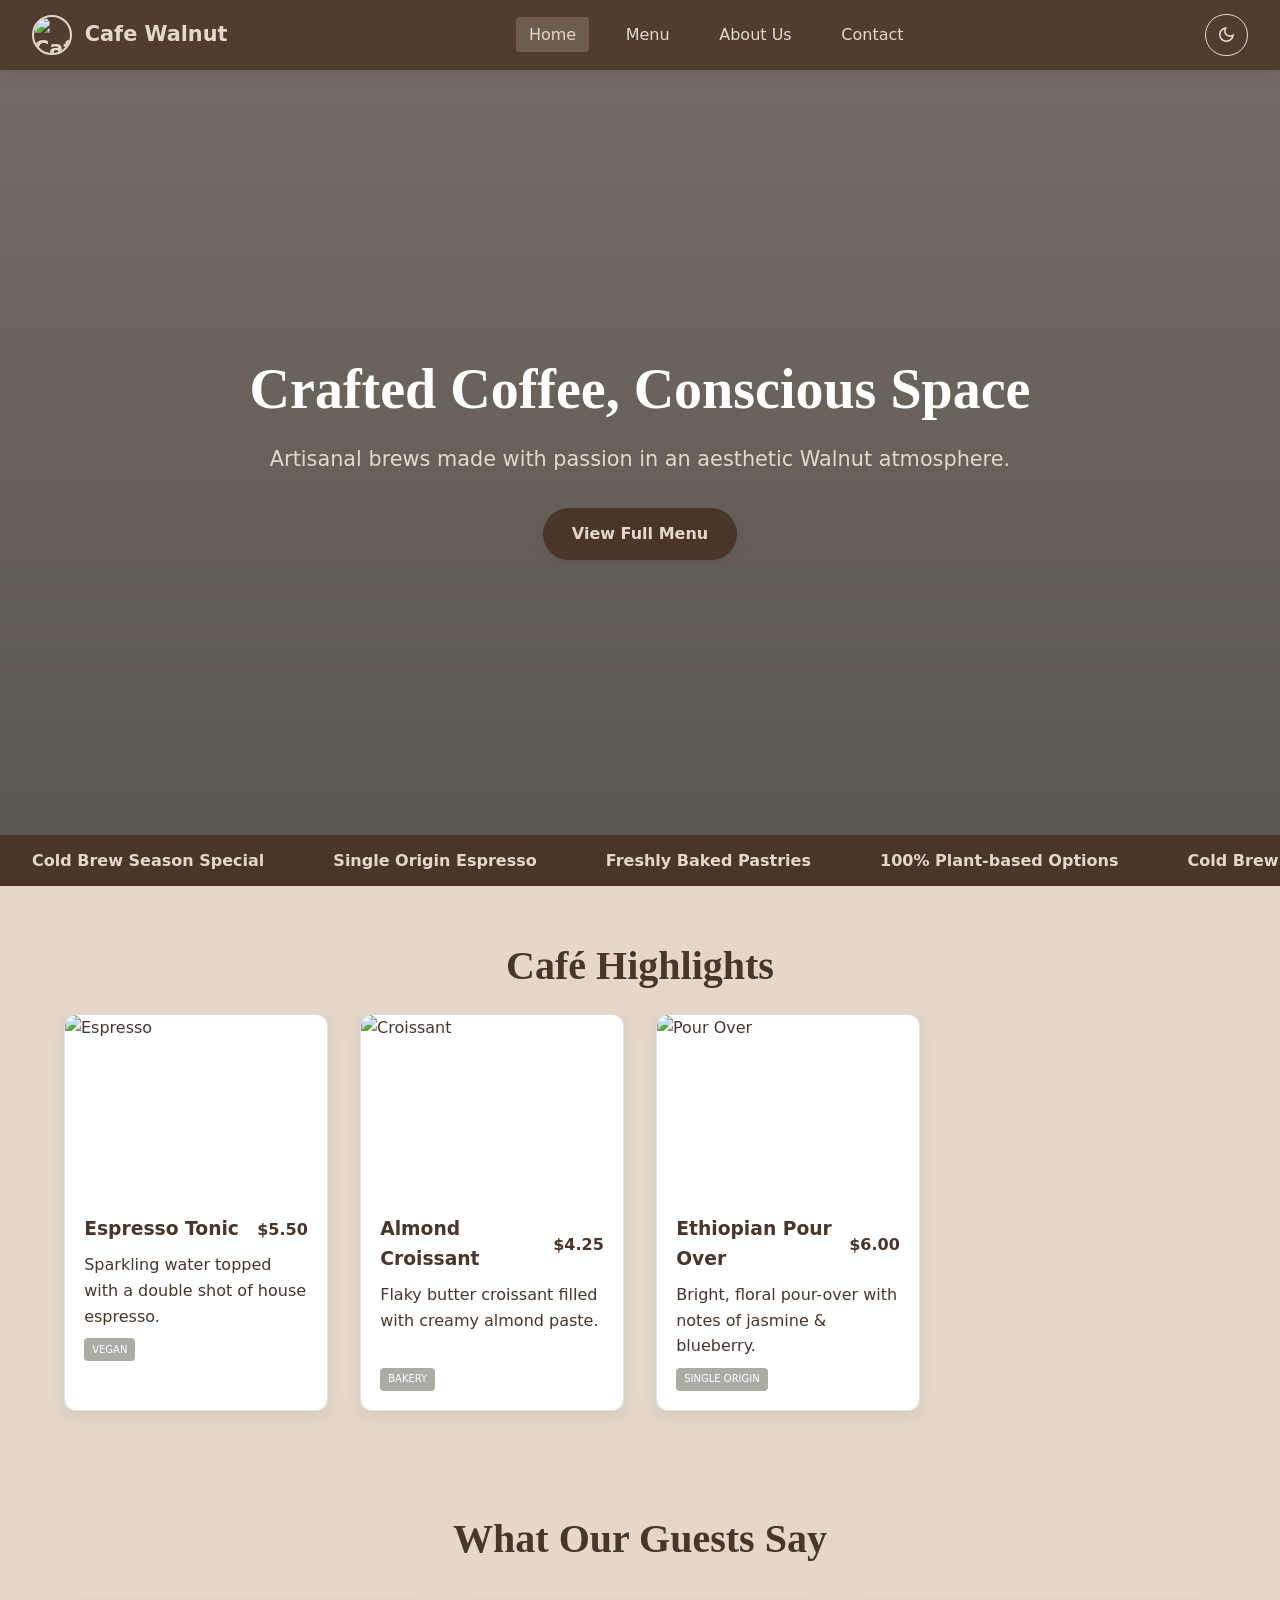
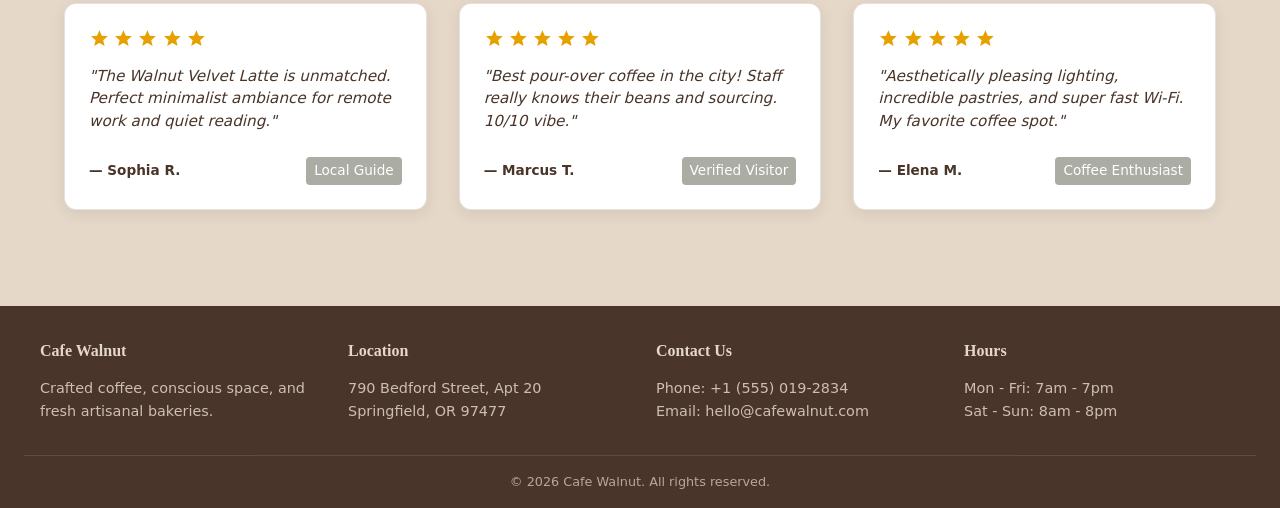
==== index.html @ d19cde52 "Initial Demo Cafe Website" ====
<!DOCTYPE html>
<html lang="en">
<head>
  <meta charset="UTF-8">
  <meta name="viewport" content="width=device-width, initial-scale=1.0">
  <title>Cafe Walnut | Crafted Coffee & Conscious Space</title>
  <link rel="stylesheet" href="https://fonts.googleapis.com/css2?family=Material+Symbols+Outlined:opsz,wght,FILL,GRAD@20..48,100..700,0..1,-50..200" />
  <link rel="stylesheet" href="Cafestyle.css">
</head>
<body>

  <!-- Shared Navigation -->
<header id="main-nav" class="nav-horizontal">
  <div class="logo">
    <img src="https://encrypted-tbn0.gstatic.com/images?q=tbn:ANd9GcTg0e8I07YA5MNfidxHbMSgWoZig3Ply1Amzgwx71Gy_jfTvONhE9v2hQAc&s=10" alt="Cafe Walnut Logo" class="logo-img">
    <span>Cafe Walnut</span>
  </div>
  <ul class="nav-links">
    <!-- Apply class="active" ONLY on the current page link -->
    <li><a href="index.html" class="active">Home</a></li>
    <li><a href="menu.html">Menu</a></li>
    <li><a href="about.html">About Us</a></li>
    <li><a href="contact.html">Contact</a></li>
  </ul>
  <div class="nav-controls">
      <button id="theme-toggle" class="btn-toggle">
      <span class="material-symbols-outlined" id="theme-icon">dark_mode</span>
      <span id="theme-text"></span>
    </button>
      <!-- <button id="nav-orient-toggle" class="btn-toggle">Side Dock</button> -->
    </div>
  </header>

  <!-- Hero Section -->
  <section class="hero">
    <div class="hero-content">
      <h1>Crafted Coffee, Conscious Space</h1>
      <p>Artisanal brews made with passion in an aesthetic Walnut atmosphere.</p>
      <a href="menu.html" class="btn-primary">View Full Menu</a>
    </div>
  </section>

  <!-- Photo / Menu Marquee Carousel -->
  <div class="marquee-container">
    <div class="marquee-content">
      <span>Cold Brew Season Special</span>
      <span>Single Origin Espresso</span>
      <span>Freshly Baked Pastries</span>
      <span>100% Plant-based Options</span>
      <span>Cold Brew Season Special</span>
      <span>Single Origin Espresso</span>
      <span>Freshly Baked Pastries</span>
      <span>100% Plant-based Options</span>
    </div>
  </div>

  <!-- Featured Highlights -->
  <section class="container">
    <h2 class="page-title">Café Highlights</h2>
    <div class="menu-grid">
      
      <div class="card">
        <div class="card-img-wrapper skeleton">
          <img src="https://images.unsplash.com/photo-1514432324607-a09d9b4aefdd?auto=format&fit=crop&w=600&q=80" alt="Espresso">
        </div>
        <div class="card-body">
          <div class="card-header">
            <h3>Espresso Tonic</h3>
            <span class="price">$5.50</span>
          </div>
          <p class="skeleton-text">Sparkling water topped with a double shot of house espresso.</p>
          <div class="tags"><span class="tag">Vegan</span></div>
        </div>
      </div>

      <div class="card">
        <div class="card-img-wrapper skeleton">
          <img src="https://images.unsplash.com/photo-1555507036-ab1f4038808a?auto=format&fit=crop&w=600&q=80" alt="Croissant">
        </div>
        <div class="card-body">
          <div class="card-header">
            <h3>Almond Croissant</h3>
            <span class="price">$4.25</span>
          </div>
          <p class="skeleton-text">Flaky butter croissant filled with creamy almond paste.</p>
          <div class="tags"><span class="tag">Bakery</span></div>
        </div>
      </div>

      <div class="card">
        <div class="card-img-wrapper skeleton">
          <img src="https://images.unsplash.com/photo-1517701604599-bb29b565090c?auto=format&fit=crop&w=600&q=80" alt="Pour Over">
        </div>
        <div class="card-body">
          <div class="card-header">
            <h3>Ethiopian Pour Over</h3>
            <span class="price">$6.00</span>
          </div>
          <p class="skeleton-text">Bright, floral pour-over with notes of jasmine & blueberry.</p>
          <div class="tags"><span class="tag">Single Origin</span></div>
        </div>
      </div>

    </div>
  </section>
  <section class="container reviews-section">
  <h2 class="page-title">What Our Guests Say</h2>
  
  <div class="reviews-grid">
    <div class="review-card">
      <div class="stars">
        <span class="material-symbols-outlined filled">star</span>
        <span class="material-symbols-outlined filled">star</span>
        <span class="material-symbols-outlined filled">star</span>
        <span class="material-symbols-outlined filled">star</span>
        <span class="material-symbols-outlined filled">star</span>
      </div>
      <p>"The Walnut Velvet Latte is unmatched. Perfect minimalist ambiance for remote work and quiet reading."</p>
      <div class="reviewer-info">
        <strong>— Sophia R.</strong>
        <span class="reviewer-tag">Local Guide</span>
      </div>
    </div>

    <div class="review-card">
      <div class="stars">
        <span class="material-symbols-outlined filled">star</span>
        <span class="material-symbols-outlined filled">star</span>
        <span class="material-symbols-outlined filled">star</span>
        <span class="material-symbols-outlined filled">star</span>
        <span class="material-symbols-outlined filled">star</span>
      </div>
      <p>"Best pour-over coffee in the city! Staff really knows their beans and sourcing. 10/10 vibe."</p>
      <div class="reviewer-info">
        <strong>— Marcus T.</strong>
        <span class="reviewer-tag">Verified Visitor</span>
      </div>
    </div>

    <div class="review-card">
      <div class="stars">
        <span class="material-symbols-outlined filled">star</span>
        <span class="material-symbols-outlined filled">star</span>
        <span class="material-symbols-outlined filled">star</span>
        <span class="material-symbols-outlined filled">star</span>
        <span class="material-symbols-outlined filled">star</span>
      </div>
      <p>"Aesthetically pleasing lighting, incredible pastries, and super fast Wi-Fi. My favorite coffee spot."</p>
      <div class="reviewer-info">
        <strong>— Elena M.</strong>
        <span class="reviewer-tag">Coffee Enthusiast</span>
      </div>
    </div>
  </div>
</section>
<footer class="main-footer">
  <div class="footer-container">
    <div class="footer-col">
      <h4>Cafe Walnut</h4>
      <p>Crafted coffee, conscious space, and fresh artisanal bakeries.</p>
    </div>
    <div class="footer-col">
      <h4>Location</h4>
      <p>790 Bedford Street, Apt 20</p>
      <p>Springfield, OR 97477</p>
    </div>
    <div class="footer-col">
      <h4>Contact Us</h4>
      <p>Phone: +1 (555) 019-2834</p>
      <p>Email: hello@cafewalnut.com</p>
    </div>
    <div class="footer-col">
      <h4>Hours</h4>
      <p>Mon - Fri: 7am - 7pm</p>
      <p>Sat - Sun: 8am - 8pm</p>
    </div>
  </div>
  <div class="footer-bottom">
    <p>&copy; 2026 Cafe Walnut. All rights reserved.</p>
  </div>
</footer>
  <script src="cafeScript.js"></script>
</body>
</html>
---- Cafestyle.css ----
:root {
  --walnut: #493529;
  --bone: #e5d8c8;
  --bud: #abada4;
  --oslo-gray: #869294;

  /* Theme */
  --bg-main: var(--bone);
  --text-main: var(--walnut);
  --card-bg: #ffffff;
  --nav-bg: rgba(73, 53, 41, 0.95);
  --nav-text: var(--bone);
  --accent: var(--walnut);
  --badge-bg: var(--bud);
  --badge-text: #ffffff;
  --border-color: rgba(73, 53, 41, 0.15);
  --shadow: 0 4px 15px rgba(0,0,0,0.08);
}

:root[data-theme="dark"],
body[data-theme="dark"] {
  --bg-main: #2b2018;
  --text-main: var(--bone);
  --card-bg: #382920;
  --nav-bg: rgba(43, 32, 24, 0.95);
  --nav-text: var(--bone);
  --accent: var(--bud);
  --badge-bg: var(--oslo-gray);
  --badge-text: #ffffff;
  --border-color: rgba(229, 216, 200, 0.15);
  --shadow: 0 4px 15px rgba(0,0,0,0.3);
}

* {
  box-sizing: border-box;
  margin: 0;
  padding: 0;
  transition: background-color 0.3s ease, color 0.3s ease;
}

body {
  font-family: 'Segoe UI', system-ui, -apple-system, sans-serif;
  background-color: var(--bg-main);
  color: var(--text-main);
  line-height: 1.6;
  padding-top: 70px; 
}
main {
  flex: 1; 
}

a {
  text-decoration: none;
  color: inherit;
}

#main-nav {
  position: fixed;
  z-index: 1000;
  background-color: var(--nav-bg);
  color: var(--nav-text);
  backdrop-filter: blur(10px);
  box-shadow: var(--shadow);
  display: flex;
  align-items: center;
  justify-content: space-between;
  padding: 1rem 2rem;
  transition: all 0.4s ease;
}

#main-nav.nav-horizontal {
  top: 0;
  left: 0;
  right: 0;
  height: 70px;
  flex-direction: row;
}

.logo {
  display: flex;
  align-items: center;
  gap: 0.8rem;
  font-size: 1.3rem;
  font-weight: 700;
}

.logo-img {
  width: 40px;
  height: 40px;
  border-radius: 50%;
  object-fit: cover;
  border: 2px solid var(--bone);
}

.nav-links {
  display: flex;
  gap: 1.5rem;
  list-style: none;
}

.nav-links a {
  font-weight: 500;
  padding: 0.5rem 0.8rem;
  border-radius: 4px;
}

.nav-links a:hover,
.nav-links a.active {
  background-color: rgba(229, 216, 200, 0.2);
}

.nav-controls {
  display: flex;
  gap: 0.5rem;
}

.btn-toggle {
  background: transparent;
  border: 1px solid var(--bone);
  color: var(--bone);
  padding: 10px;
  border-radius: 100px;
  cursor: pointer;
  font-size: 0.85rem;
  display: flex;
  align-items: center;
  justify-content: center;
}

.btn-toggle:hover {
  background-color: var(--bone);
  color: var(--walnut);
}

.btn-primary {
  display: inline-block;
  background-color: var(--walnut);
  color: var(--bone);
  padding: 0.8rem 1.8rem;
  border-radius: 30px;
  font-weight: 600;
  border: none;
  cursor: pointer;
  box-shadow: var(--shadow);
}

.btn-primary:hover {
  opacity: 0.9;
  transform: translateY(-2px);
}

.hero {
  height: 85vh;
  background: linear-gradient(rgba(0,0,0,0.5), rgba(0,0,0,0.6)), 
              url('https://images.unsplash.com/photo-1501339847302-ac426a4a7cbb?auto=format&fit=crop&w=1600&q=80') center/cover no-repeat;
  display: flex;
  align-items: center;
  justify-content: center;
  text-align: center;
  color: #ffffff;
  padding: 0 1rem;
}

.hero-content h1 {
  font-size: 3.5rem;
  font-family: serif;
  margin-bottom: 0.5rem;
}

.hero-content p {
  font-size: 1.3rem;
  margin-bottom: 2rem;
  color: var(--bone);
}

.marquee-container {
  overflow: hidden;
  background-color: var(--walnut);
  color: var(--bone);
  padding: 0.8rem 0;
  white-space: nowrap;
}

.marquee-content {
  display: inline-block;
  animation: marquee 20s linear infinite;
}

.marquee-content span {
  display: inline-block;
  padding: 0 2rem;
  font-weight: 600;
}

@keyframes marquee {
  0% { transform: translateX(0); }
  100% { transform: translateX(-50%); }
}

.container {
  max-width: 1200px;
  margin: 0 auto;
  padding: 3rem 1.5rem;
}

.page-title {
  text-align: center;
  font-size: 2.5rem;
  margin-bottom: 1rem;
  font-family: serif;
}

/* Contact Details & Social Buttons */
.contact-detail {
  display: flex;
  align-items: center;
  gap: 0.8rem;
  margin-bottom: 0.8rem;
}

.social-links {
  display: flex;
  gap: 0.8rem;
  flex-wrap: wrap;
  margin-top: 1rem;
}

.social-btn {
  display: inline-flex;
  align-items: center;
  gap: 0.5rem;
  padding: 0.5rem 1rem;
  border-radius: 20px;
  background-color: var(--card-bg);
  border: 1px solid var(--border-color);
  color: var(--text-main);
  font-size: 0.9rem;
  font-weight: 500;
  transition: all 0.3s ease;
}

.social-btn:hover {
  background-color: var(--accent);
  color: #ffffff;
  transform: translateY(-2px);
}

/* Reviews Grid */
.reviews-grid {
  display: grid;
  grid-template-columns: repeat(auto-fit, minmax(280px, 1fr));
  gap: 2rem;
  margin-top: 2rem;
}

.review-card {
  background-color: var(--card-bg);
  border-radius: 12px;
  padding: 1.5rem;
  border: 1px solid var(--border-color);
  box-shadow: var(--shadow);
  display: flex;
  flex-direction: column;
  justify-content: space-between;
}

.stars {
  display: flex;
  gap: 0.2rem;
  color: #e6a100; /* Gold Star Color */
  margin-bottom: 1rem;
}

.stars .material-symbols-outlined {
  font-variation-settings: 'FILL' 1; /* Always fill review stars */
}

.review-card p {
  font-style: italic;
  margin-bottom: 1.5rem;
  font-size: 0.95rem;
  line-height: 1.5;
}

.reviewer-info {
  display: flex;
  justify-content: space-between;
  align-items: center;
  font-size: 0.85rem;
}

.reviewer-tag {
  background-color: var(--badge-bg);
  color: var(--badge-text);
  padding: 0.2rem 0.5rem;
  border-radius: 4px;
}
.menu-categories {
  display: flex;
  justify-content: center;
  gap: 1rem;
  margin-bottom: 2.5rem;
  flex-wrap: wrap;
}

.cat-btn {
  background: var(--card-bg);
  color: var(--text-main);
  border: 1px solid var(--border-color);
  padding: 0.5rem 1.2rem;
  border-radius: 20px;
  cursor: pointer;
  font-weight: 600;
}

.cat-btn.active, .cat-btn:hover {
  background-color: var(--accent);
  color: #ffffff;
}

.menu-grid {
  display: grid;
  grid-template-columns: repeat(auto-fill, minmax(260px, 1fr));
  gap: 2rem;
}
.card {
  background-color: var(--card-bg);
  border-radius: 12px;
  overflow: hidden;
  box-shadow: var(--shadow);
  border: 1px solid var(--border-color);
}

.card-img-wrapper {
  height: 180px;
  width: 100%;
  overflow: hidden;
  position: relative;
}

.card-img-wrapper img {
  width: 100%;
  height: 100%;
  object-fit: cover;
}

.card-body {
  padding: 1.2rem;
}

.card-header {
  display: flex;
  justify-content: space-between;
  align-items: center;
  margin-bottom: 0.5rem;
}

.price {
  font-weight: 700;
  color: var(--accent);
}

.tags {
  display: flex;
  flex: 0%;
  gap: 0.4rem;
  margin-top: 70px;
}

.tag {
  background-color: var(--badge-bg);
  color: var(--badge-text);
  font-size: 10px;
  padding: 0.2rem 0.5rem;
  border-radius: 4px;
  text-transform: uppercase;
}

.skeleton {
  background: linear-gradient(90deg, var(--border-color) 25%, rgba(0,0,0,0.05) 50%, var(--border-color) 75%);
  background-size: 200% 100%;
  animation: loading 1.5s infinite;
  color: transparent !important;
}

.skeleton-text {
  height: 1rem;
  margin-bottom: 0.5rem;
  border-radius: 4px;
}

@keyframes loading {
  0% { background-position: 200% 0; }
  100% { background-position: -200% 0; }
}

.about-section, .contact-section {
  display: grid;
  grid-template-columns: 1fr 1fr;
  gap: 3rem;
  align-items: center;
}

.about-img img, .contact-map iframe {
  width: 100%;
  border-radius: 12px;
  box-shadow: var(--shadow);
}

.main-footer {
  background-color: var(--walnut);
  color: var(--bone);
  padding: 2rem 1.5rem 1rem;
  margin-top: 3rem;
}

.footer-container {
  max-width: 1200px;
  margin: 0 auto;
  display: grid;
  grid-template-columns: repeat(auto-fit, minmax(220px, 1fr));
  gap: 2rem;
}

.footer-col h4 {
  margin-bottom: 0.8rem;
  font-family: serif;
}

.footer-col p, .footer-col a {
  font-size: 0.9rem;
  opacity: 0.85;
}

.footer-bottom {
  text-align: center;
  border-top: 1px solid rgba(229, 216, 200, 0.2);
  margin-top: 2rem;
  padding-top: 1rem;
  font-size: 0.8rem;
  opacity: 0.7;
}

.material-symbols-outlined {
  font-size: 1.3rem;
}

@media (max-width: 768px) {
  body.has-vertical-nav {
    padding-left: 0;
  }
  #main-nav.nav-vertical {
    width: 100%;
    height: auto;
    position: relative;
  }
  .about-section, .contact-section {
    grid-template-columns: 1fr;
  }
  .hero-content h1 {
    font-size: 2.5rem;
  }
}
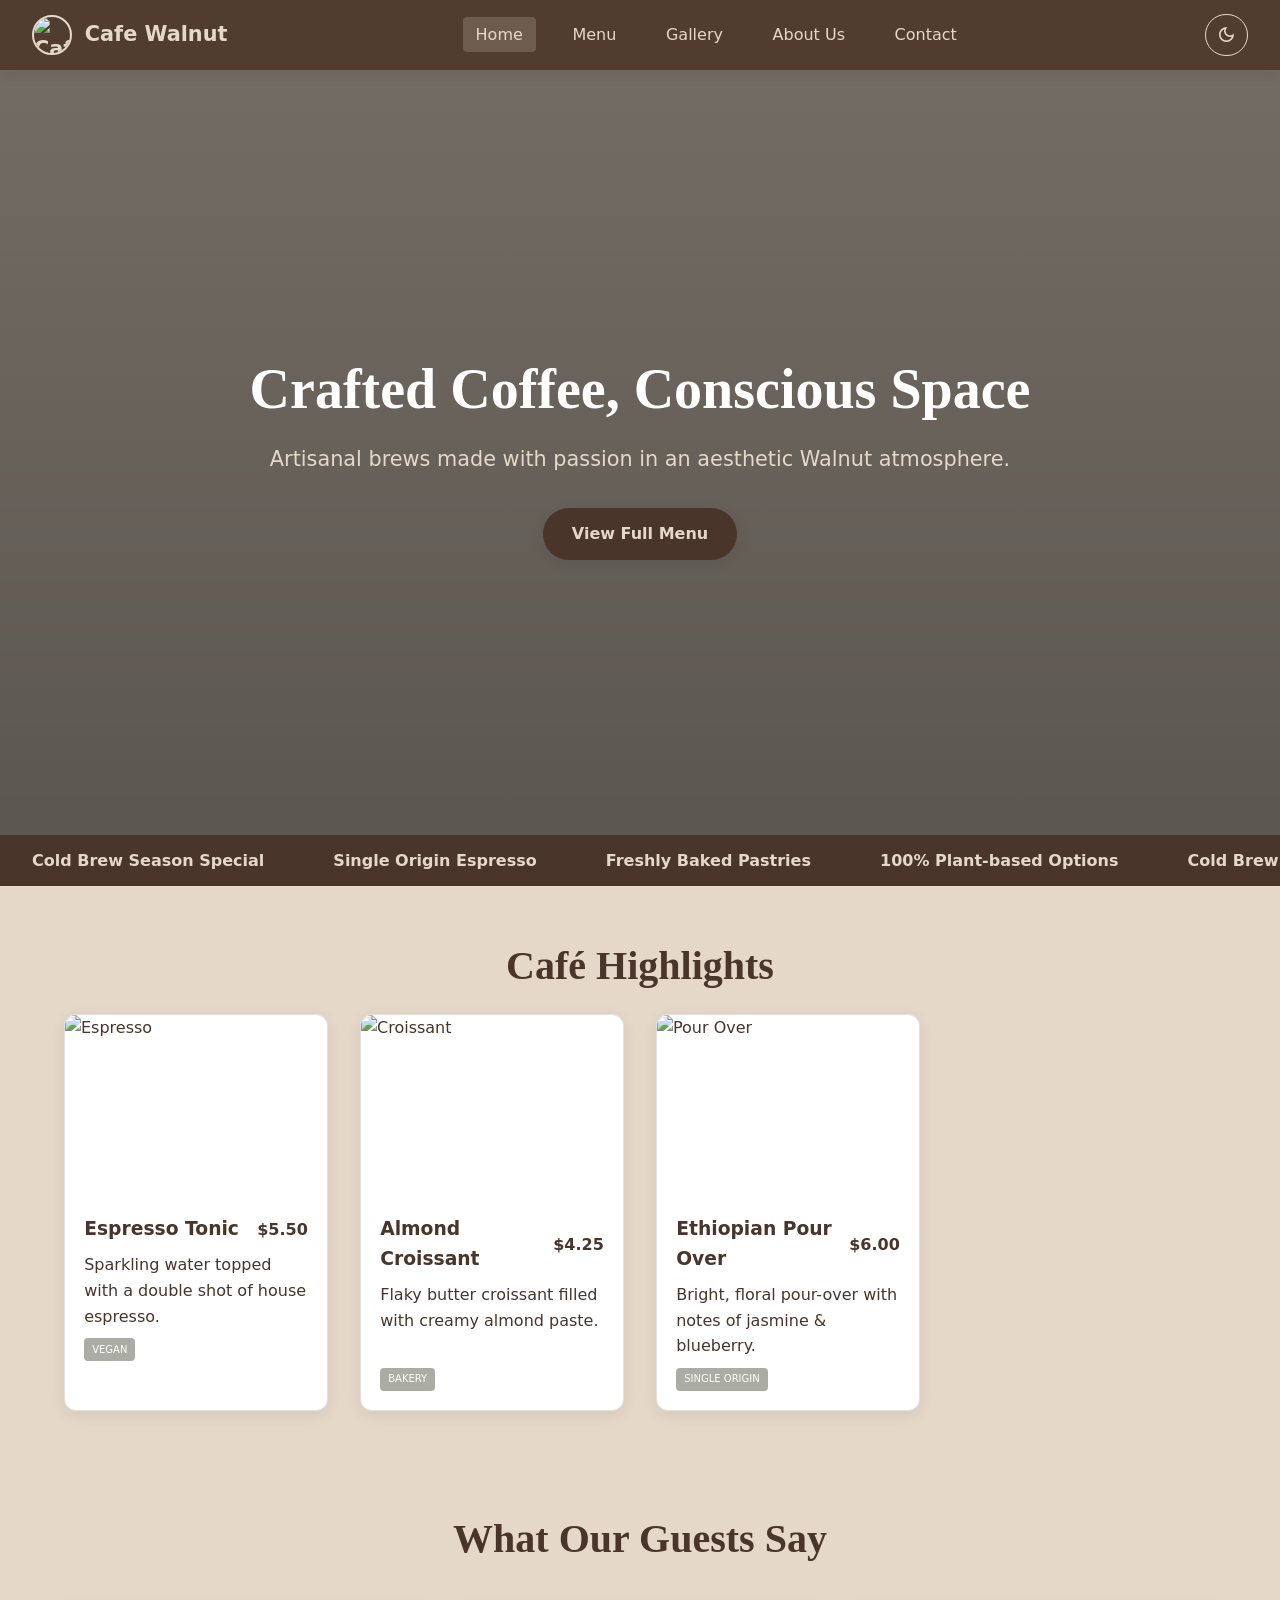
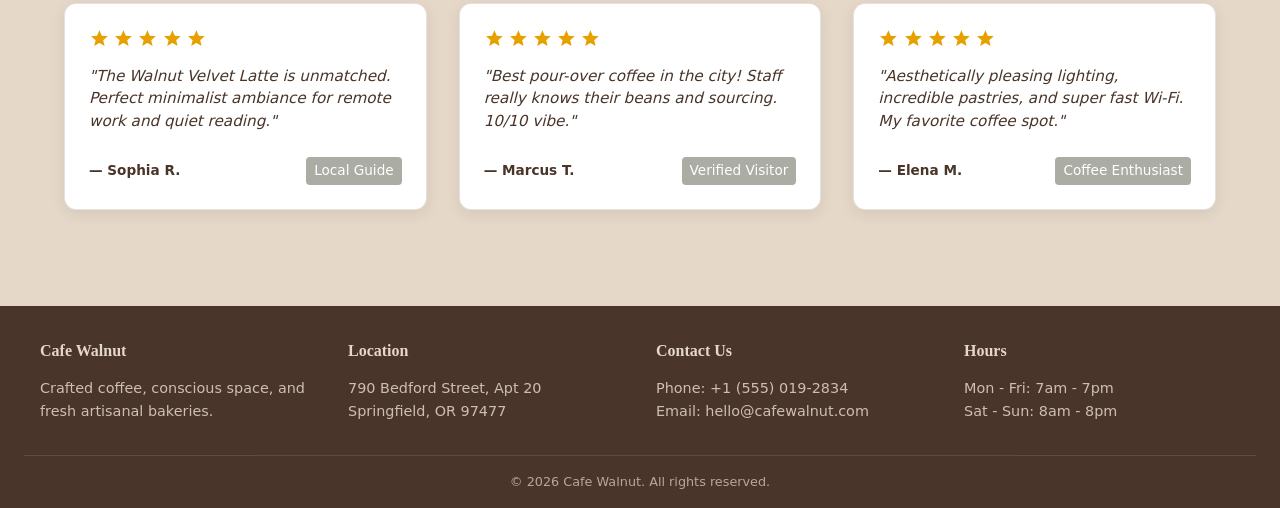
==== commit ca636e36: "Added Cafe Gallery Page" ====
--- a/index.html
+++ b/index.html
@@ -19,6 +19,7 @@
     <!-- Apply class="active" ONLY on the current page link -->
     <li><a href="index.html" class="active">Home</a></li>
     <li><a href="menu.html">Menu</a></li>
+    <li><a href="gallery.html">Gallery</a></li>
     <li><a href="about.html">About Us</a></li>
     <li><a href="contact.html">Contact</a></li>
   </ul>
--- a/Cafestyle.css
+++ b/Cafestyle.css
@@ -376,6 +376,69 @@
   text-transform: uppercase;
 }
 
+.page-subtitle {
+  text-align: center;
+  font-size: 1.1rem;
+  opacity: 0.8;
+  margin-top: -0.5rem;
+  margin-bottom: 2rem;
+}
+
+.space-gallery {
+  display: grid;
+  grid-template-columns: repeat(auto-fill, minmax(320px, 1fr));
+  gap: 1.8rem;
+  align-items: stretch;
+}
+
+.gallery-item {
+  position: relative;
+  height: 300px;
+  border-radius: 12px;
+  overflow: hidden;
+  box-shadow: var(--shadow);
+  border: 1px solid var(--border-color);
+  background-color: var(--card-bg);
+}
+
+.gallery-item img {
+  width: 100%;
+  height: 100%;
+  object-fit: cover;
+  display: block;
+  transition: transform 0.5s ease;
+}
+
+.gallery-item:hover img {
+  transform: scale(1.08);
+}
+
+/* Subtle Dark Gradient Overlay on Hover */
+.gallery-overlay {
+  position: absolute;
+  inset: 0;
+  background: linear-gradient(to top, rgba(43, 32, 24, 0.9) 10%, rgba(0, 0, 0, 0.2) 60%, transparent);
+  color: #ffffff;
+  display: flex;
+  flex-direction: column;
+  justify-content: flex-end;
+  padding: 1.5rem;
+  opacity: 0.9;
+  transition: opacity 0.3s ease;
+}
+
+.gallery-overlay h3 {
+  font-size: 1.25rem;
+  margin-bottom: 0.3rem;
+  font-family: serif;
+  color: var(--bone);
+}
+
+.gallery-overlay p {
+  font-size: 0.85rem;
+  line-height: 1.4;
+  opacity: 0.9;
+}
 .skeleton {
   background: linear-gradient(90deg, var(--border-color) 25%, rgba(0,0,0,0.05) 50%, var(--border-color) 75%);
   background-size: 200% 100%;
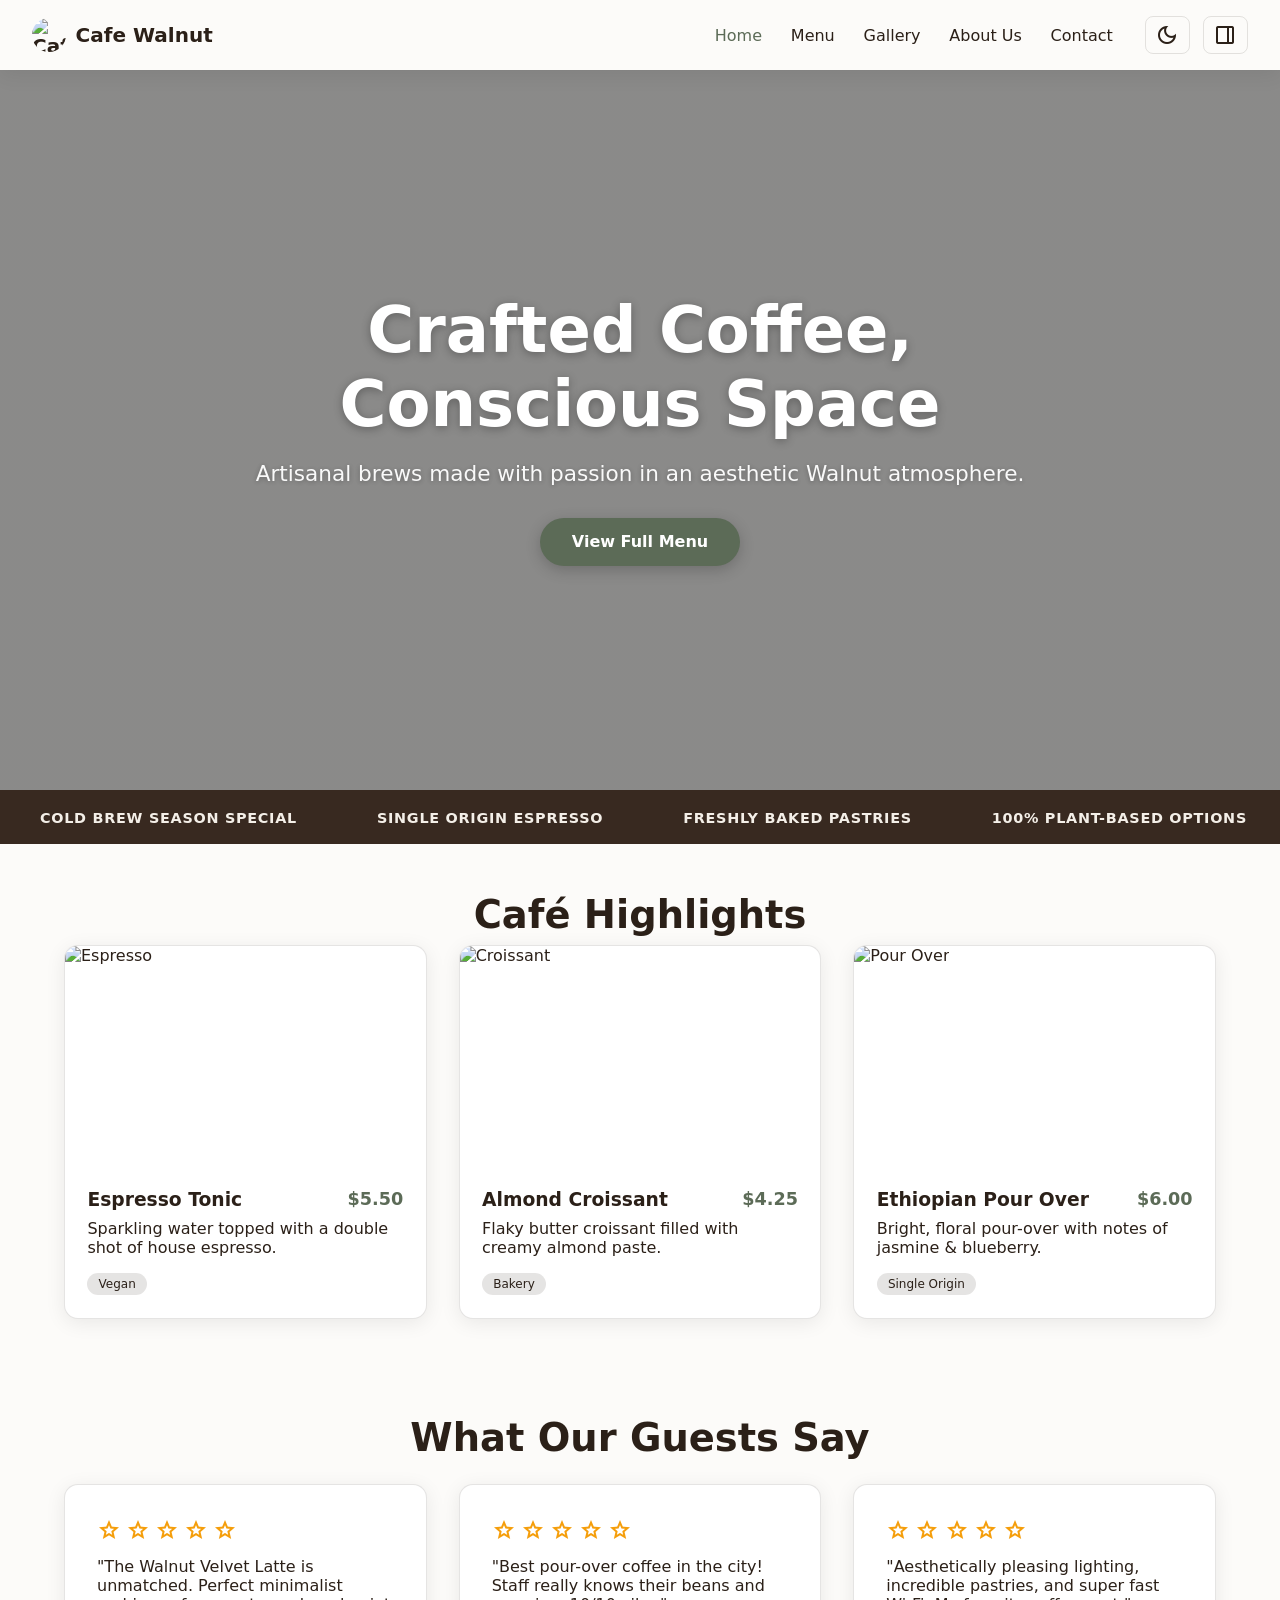
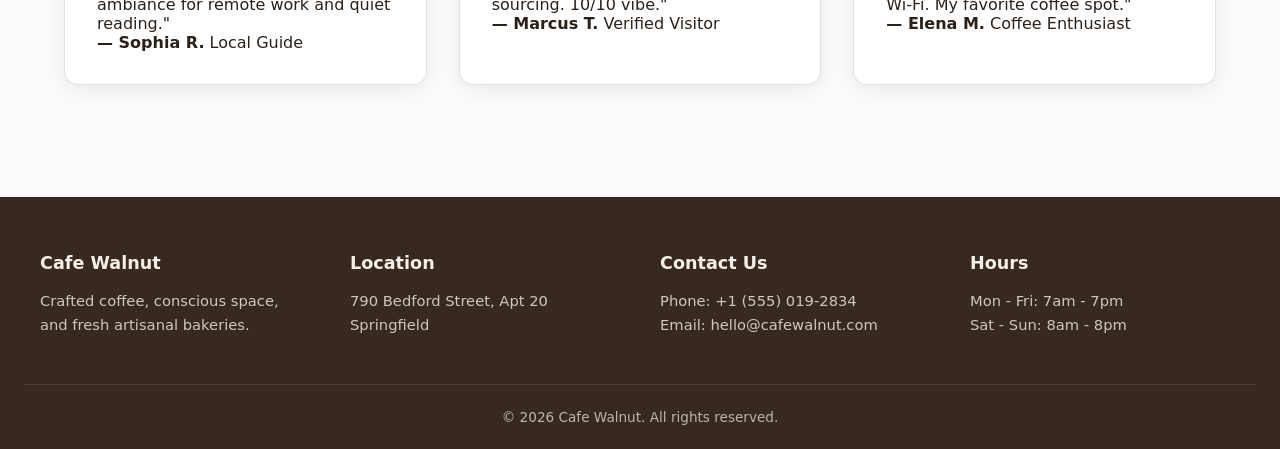
==== commit 13ec796d: "Made layout mobile-responsive accross HTML,CSS & JS files." ====
--- a/index.html
+++ b/index.html
@@ -4,182 +4,196 @@
   <meta charset="UTF-8">
   <meta name="viewport" content="width=device-width, initial-scale=1.0">
   <title>Cafe Walnut | Crafted Coffee & Conscious Space</title>
+  <script>
+    (function() {
+      const savedTheme = localStorage.getItem('cafe-theme') || 'light';
+      document.documentElement.setAttribute('data-theme', savedTheme);
+    })();
+  </script>
   <link rel="stylesheet" href="https://fonts.googleapis.com/css2?family=Material+Symbols+Outlined:opsz,wght,FILL,GRAD@20..48,100..700,0..1,-50..200" />
   <link rel="stylesheet" href="Cafestyle.css">
 </head>
 <body>
 
   <!-- Shared Navigation -->
-<header id="main-nav" class="nav-horizontal">
-  <div class="logo">
-    <img src="https://encrypted-tbn0.gstatic.com/images?q=tbn:ANd9GcTg0e8I07YA5MNfidxHbMSgWoZig3Ply1Amzgwx71Gy_jfTvONhE9v2hQAc&s=10" alt="Cafe Walnut Logo" class="logo-img">
-    <span>Cafe Walnut</span>
-  </div>
-  <ul class="nav-links">
-    <!-- Apply class="active" ONLY on the current page link -->
-    <li><a href="index.html" class="active">Home</a></li>
-    <li><a href="menu.html">Menu</a></li>
-    <li><a href="gallery.html">Gallery</a></li>
-    <li><a href="about.html">About Us</a></li>
-    <li><a href="contact.html">Contact</a></li>
-  </ul>
-  <div class="nav-controls">
-      <button id="theme-toggle" class="btn-toggle">
-      <span class="material-symbols-outlined" id="theme-icon">dark_mode</span>
-      <span id="theme-text"></span>
+  <header id="main-nav" class="nav-horizontal">
+    <div class="logo">
+      <img src="https://encrypted-tbn0.gstatic.com/images?q=tbn:ANd9GcTg0e8I07YA5MNfidxHbMSgWoZig3Ply1Amzgwx71Gy_jfTvONhE9v2hQAc&s=10" alt="Cafe Walnut Logo" class="logo-img">
+      <span>Cafe Walnut</span>
+    </div>
+    <button id="menu-toggle" class="btn-toggle mobile-only" aria-label="Toggle Menu">
+      <span class="material-symbols-outlined" id="menu-icon">menu</span>
     </button>
-      <!-- <button id="nav-orient-toggle" class="btn-toggle">Side Dock</button> -->
+    <div class="nav-menu" id="nav-menu">
+      <ul class="nav-links">
+        <li><a href="index.html" class="active">Home</a></li>
+        <li><a href="menu.html">Menu</a></li>
+        <li><a href="gallery.html">Gallery</a></li>
+        <li><a href="about.html">About Us</a></li>
+        <li><a href="contact.html">Contact</a></li>
+      </ul>
+      <div class="nav-controls">
+        <button id="theme-toggle" class="btn-toggle" title="Toggle Dark Mode">
+          <span class="material-symbols-outlined" id="theme-icon">dark_mode</span>
+        </button>
+        <button id="nav-orient-toggle" class="btn-toggle desktop-only" title="Toggle Side Dock">
+          <span class="material-symbols-outlined">dock_to_left</span>
+        </button>
+      </div>
     </div>
   </header>
 
-  <!-- Hero Section -->
-  <section class="hero">
-    <div class="hero-content">
-      <h1>Crafted Coffee, Conscious Space</h1>
-      <p>Artisanal brews made with passion in an aesthetic Walnut atmosphere.</p>
-      <a href="menu.html" class="btn-primary">View Full Menu</a>
-    </div>
-  </section>
+  <main>
+    <!-- Hero Section -->
+    <section class="hero">
+      <div class="hero-content">
+        <h1>Crafted Coffee, Conscious Space</h1>
+        <p>Artisanal brews made with passion in an aesthetic Walnut atmosphere.</p>
+        <a href="menu.html" class="btn-primary">View Full Menu</a>
+      </div>
+    </section>
 
-  <!-- Photo / Menu Marquee Carousel -->
-  <div class="marquee-container">
-    <div class="marquee-content">
-      <span>Cold Brew Season Special</span>
-      <span>Single Origin Espresso</span>
-      <span>Freshly Baked Pastries</span>
-      <span>100% Plant-based Options</span>
-      <span>Cold Brew Season Special</span>
-      <span>Single Origin Espresso</span>
-      <span>Freshly Baked Pastries</span>
-      <span>100% Plant-based Options</span>
-    </div>
-  </div>
-
-  <!-- Featured Highlights -->
-  <section class="container">
-    <h2 class="page-title">Café Highlights</h2>
-    <div class="menu-grid">
-      
-      <div class="card">
-        <div class="card-img-wrapper skeleton">
-          <img src="https://images.unsplash.com/photo-1514432324607-a09d9b4aefdd?auto=format&fit=crop&w=600&q=80" alt="Espresso">
-        </div>
-        <div class="card-body">
-          <div class="card-header">
-            <h3>Espresso Tonic</h3>
-            <span class="price">$5.50</span>
-          </div>
-          <p class="skeleton-text">Sparkling water topped with a double shot of house espresso.</p>
-          <div class="tags"><span class="tag">Vegan</span></div>
-        </div>
-      </div>
-
-      <div class="card">
-        <div class="card-img-wrapper skeleton">
-          <img src="https://images.unsplash.com/photo-1555507036-ab1f4038808a?auto=format&fit=crop&w=600&q=80" alt="Croissant">
-        </div>
-        <div class="card-body">
-          <div class="card-header">
-            <h3>Almond Croissant</h3>
-            <span class="price">$4.25</span>
-          </div>
-          <p class="skeleton-text">Flaky butter croissant filled with creamy almond paste.</p>
-          <div class="tags"><span class="tag">Bakery</span></div>
-        </div>
-      </div>
-
-      <div class="card">
-        <div class="card-img-wrapper skeleton">
-          <img src="https://images.unsplash.com/photo-1517701604599-bb29b565090c?auto=format&fit=crop&w=600&q=80" alt="Pour Over">
-        </div>
-        <div class="card-body">
-          <div class="card-header">
-            <h3>Ethiopian Pour Over</h3>
-            <span class="price">$6.00</span>
-          </div>
-          <p class="skeleton-text">Bright, floral pour-over with notes of jasmine & blueberry.</p>
-          <div class="tags"><span class="tag">Single Origin</span></div>
-        </div>
-      </div>
-
-    </div>
-  </section>
-  <section class="container reviews-section">
-  <h2 class="page-title">What Our Guests Say</h2>
-  
-  <div class="reviews-grid">
-    <div class="review-card">
-      <div class="stars">
-        <span class="material-symbols-outlined filled">star</span>
-        <span class="material-symbols-outlined filled">star</span>
-        <span class="material-symbols-outlined filled">star</span>
-        <span class="material-symbols-outlined filled">star</span>
-        <span class="material-symbols-outlined filled">star</span>
-      </div>
-      <p>"The Walnut Velvet Latte is unmatched. Perfect minimalist ambiance for remote work and quiet reading."</p>
-      <div class="reviewer-info">
-        <strong>— Sophia R.</strong>
-        <span class="reviewer-tag">Local Guide</span>
+    <!-- Marquee Carousel -->
+    <div class="marquee-container">
+      <div class="marquee-content">
+        <span>Cold Brew Season Special</span>
+        <span>Single Origin Espresso</span>
+        <span>Freshly Baked Pastries</span>
+        <span>100% Plant-based Options</span>
+        <span>Cold Brew Season Special</span>
+        <span>Single Origin Espresso</span>
+        <span>Freshly Baked Pastries</span>
+        <span>100% Plant-based Options</span>
       </div>
     </div>
 
-    <div class="review-card">
-      <div class="stars">
-        <span class="material-symbols-outlined filled">star</span>
-        <span class="material-symbols-outlined filled">star</span>
-        <span class="material-symbols-outlined filled">star</span>
-        <span class="material-symbols-outlined filled">star</span>
-        <span class="material-symbols-outlined filled">star</span>
+    <!-- Featured Highlights -->
+    <section class="container">
+      <h2 class="page-title">Café Highlights</h2>
+      <div class="menu-grid">
+        <div class="card">
+          <div class="card-img-wrapper skeleton">
+            <img src="https://images.unsplash.com/photo-1514432324607-a09d9b4aefdd?auto=format&fit=crop&w=600&q=80" alt="Espresso">
+          </div>
+          <div class="card-body">
+            <div class="card-header">
+              <h3>Espresso Tonic</h3>
+              <span class="price">$5.50</span>
+            </div>
+            <p>Sparkling water topped with a double shot of house espresso.</p>
+            <div class="tags"><span class="tag">Vegan</span></div>
+          </div>
+        </div>
+
+        <div class="card">
+          <div class="card-img-wrapper skeleton">
+            <img src="https://images.unsplash.com/photo-1555507036-ab1f4038808a?auto=format&fit=crop&w=600&q=80" alt="Croissant">
+          </div>
+          <div class="card-body">
+            <div class="card-header">
+              <h3>Almond Croissant</h3>
+              <span class="price">$4.25</span>
+            </div>
+            <p>Flaky butter croissant filled with creamy almond paste.</p>
+            <div class="tags"><span class="tag">Bakery</span></div>
+          </div>
+        </div>
+
+        <div class="card">
+          <div class="card-img-wrapper skeleton">
+            <img src="https://images.unsplash.com/photo-1517701604599-bb29b565090c?auto=format&fit=crop&w=600&q=80" alt="Pour Over">
+          </div>
+          <div class="card-body">
+            <div class="card-header">
+              <h3>Ethiopian Pour Over</h3>
+              <span class="price">$6.00</span>
+            </div>
+            <p>Bright, floral pour-over with notes of jasmine & blueberry.</p>
+            <div class="tags"><span class="tag">Single Origin</span></div>
+          </div>
+        </div>
       </div>
-      <p>"Best pour-over coffee in the city! Staff really knows their beans and sourcing. 10/10 vibe."</p>
-      <div class="reviewer-info">
-        <strong>— Marcus T.</strong>
-        <span class="reviewer-tag">Verified Visitor</span>
+    </section>
+
+    <!-- Reviews Section -->
+    <section class="container reviews-section">
+      <h2 class="page-title">What Our Guests Say</h2>
+      <div class="reviews-grid">
+        <div class="review-card">
+          <div class="stars">
+            <span class="material-symbols-outlined filled">star</span>
+            <span class="material-symbols-outlined filled">star</span>
+            <span class="material-symbols-outlined filled">star</span>
+            <span class="material-symbols-outlined filled">star</span>
+            <span class="material-symbols-outlined filled">star</span>
+          </div>
+          <p>"The Walnut Velvet Latte is unmatched. Perfect minimalist ambiance for remote work and quiet reading."</p>
+          <div class="reviewer-info">
+            <strong>— Sophia R.</strong>
+            <span class="reviewer-tag">Local Guide</span>
+          </div>
+        </div>
+
+        <div class="review-card">
+          <div class="stars">
+            <span class="material-symbols-outlined filled">star</span>
+            <span class="material-symbols-outlined filled">star</span>
+            <span class="material-symbols-outlined filled">star</span>
+            <span class="material-symbols-outlined filled">star</span>
+            <span class="material-symbols-outlined filled">star</span>
+          </div>
+          <p>"Best pour-over coffee in the city! Staff really knows their beans and sourcing. 10/10 vibe."</p>
+          <div class="reviewer-info">
+            <strong>— Marcus T.</strong>
+            <span class="reviewer-tag">Verified Visitor</span>
+          </div>
+        </div>
+
+        <div class="review-card">
+          <div class="stars">
+            <span class="material-symbols-outlined filled">star</span>
+            <span class="material-symbols-outlined filled">star</span>
+            <span class="material-symbols-outlined filled">star</span>
+            <span class="material-symbols-outlined filled">star</span>
+            <span class="material-symbols-outlined filled">star</span>
+          </div>
+          <p>"Aesthetically pleasing lighting, incredible pastries, and super fast Wi-Fi. My favorite coffee spot."</p>
+          <div class="reviewer-info">
+            <strong>— Elena M.</strong>
+            <span class="reviewer-tag">Coffee Enthusiast</span>
+          </div>
+        </div>
+      </div>
+    </section>
+  </main>
+
+  <footer class="main-footer">
+    <div class="footer-container">
+      <div class="footer-col">
+        <h4>Cafe Walnut</h4>
+        <p>Crafted coffee, conscious space, and fresh artisanal bakeries.</p>
+      </div>
+      <div class="footer-col">
+        <h4>Location</h4>
+        <p>790 Bedford Street, Apt 20</p>
+        <p>Springfield</p>
+      </div>
+      <div class="footer-col">
+        <h4>Contact Us</h4>
+        <p>Phone: +1 (555) 019-2834</p>
+        <p>Email: hello@cafewalnut.com</p>
+      </div>
+      <div class="footer-col">
+        <h4>Hours</h4>
+        <p>Mon - Fri: 7am - 7pm</p>
+        <p>Sat - Sun: 8am - 8pm</p>
       </div>
     </div>
+    <div class="footer-bottom">
+      <p>&copy; 2026 Cafe Walnut. All rights reserved.</p>
+    </div>
+  </footer>
 
-    <div class="review-card">
-      <div class="stars">
-        <span class="material-symbols-outlined filled">star</span>
-        <span class="material-symbols-outlined filled">star</span>
-        <span class="material-symbols-outlined filled">star</span>
-        <span class="material-symbols-outlined filled">star</span>
-        <span class="material-symbols-outlined filled">star</span>
-      </div>
-      <p>"Aesthetically pleasing lighting, incredible pastries, and super fast Wi-Fi. My favorite coffee spot."</p>
-      <div class="reviewer-info">
-        <strong>— Elena M.</strong>
-        <span class="reviewer-tag">Coffee Enthusiast</span>
-      </div>
-    </div>
-  </div>
-</section>
-<footer class="main-footer">
-  <div class="footer-container">
-    <div class="footer-col">
-      <h4>Cafe Walnut</h4>
-      <p>Crafted coffee, conscious space, and fresh artisanal bakeries.</p>
-    </div>
-    <div class="footer-col">
-      <h4>Location</h4>
-      <p>790 Bedford Street, Apt 20</p>
-      <p>Springfield, OR 97477</p>
-    </div>
-    <div class="footer-col">
-      <h4>Contact Us</h4>
-      <p>Phone: +1 (555) 019-2834</p>
-      <p>Email: hello@cafewalnut.com</p>
-    </div>
-    <div class="footer-col">
-      <h4>Hours</h4>
-      <p>Mon - Fri: 7am - 7pm</p>
-      <p>Sat - Sun: 8am - 8pm</p>
-    </div>
-  </div>
-  <div class="footer-bottom">
-    <p>&copy; 2026 Cafe Walnut. All rights reserved.</p>
-  </div>
-</footer>
   <script src="cafeScript.js"></script>
 </body>
 </html>
--- a/Cafestyle.css
+++ b/Cafestyle.css
@@ -1,195 +1,340 @@
+/* ==========================================================================
+   DESIGN VARIABLES & THEMING
+   ========================================================================== */
 :root {
-  --walnut: #493529;
-  --bone: #e5d8c8;
-  --bud: #abada4;
-  --oslo-gray: #869294;
-
-  /* Theme */
-  --bg-main: var(--bone);
-  --text-main: var(--walnut);
+  --bg-main: #fcfbf9;
+  --text-main: #2b2018;
   --card-bg: #ffffff;
-  --nav-bg: rgba(73, 53, 41, 0.95);
-  --nav-text: var(--bone);
-  --accent: var(--walnut);
-  --badge-bg: var(--bud);
-  --badge-text: #ffffff;
-  --border-color: rgba(73, 53, 41, 0.15);
-  --shadow: 0 4px 15px rgba(0,0,0,0.08);
-}
-
-:root[data-theme="dark"],
-body[data-theme="dark"] {
-  --bg-main: #2b2018;
-  --text-main: var(--bone);
-  --card-bg: #382920;
-  --nav-bg: rgba(43, 32, 24, 0.95);
-  --nav-text: var(--bone);
-  --accent: var(--bud);
-  --badge-bg: var(--oslo-gray);
-  --badge-text: #ffffff;
-  --border-color: rgba(229, 216, 200, 0.15);
-  --shadow: 0 4px 15px rgba(0,0,0,0.3);
-}
-
+  --nav-bg: rgba(252, 251, 249, 0.95);
+  --nav-text: #2b2018;
+  --accent: #5c6b57;
+  --walnut: #382920;
+  --bone: #f4efe8;
+  --border-color: rgba(43, 32, 24, 0.12);
+  --shadow: 0 4px 20px rgba(0, 0, 0, 0.08);
+}
+
+[data-theme="dark"] {
+  --bg-main: #1f1813;
+  --text-main: #f4efe8;
+  --card-bg: #2b2018;
+  --nav-bg: rgba(31, 24, 19, 0.95);
+  --nav-text: #f4efe8;
+  --accent: #8ba084;
+  --border-color: rgba(244, 239, 232, 0.12);
+  --shadow: 0 4px 20px rgba(0, 0, 0, 0.3);
+}
+
+/* ==========================================================================
+   BASE LAYOUT
+   ========================================================================== */
 * {
   box-sizing: border-box;
   margin: 0;
   padding: 0;
-  transition: background-color 0.3s ease, color 0.3s ease;
 }
 
 body {
-  font-family: 'Segoe UI', system-ui, -apple-system, sans-serif;
+  font-family: system-ui, -apple-system, BlinkMacSystemFont, 'Segoe UI', Roboto, sans-serif;
   background-color: var(--bg-main);
   color: var(--text-main);
-  line-height: 1.6;
-  padding-top: 70px; 
-}
+  display: flex;
+  flex-direction: column;
+  min-height: 100vh;
+  transition: background-color 0.3s ease, color 0.3s ease, padding-left 0.3s ease;
+  padding-top: 70px; /* Offset for fixed navbar */
+  overflow-x: hidden;
+}
+
 main {
-  flex: 1; 
-}
-
-a {
-  text-decoration: none;
-  color: inherit;
-}
-
+  flex: 1 0 auto;
+  width: 100%;
+}
+
+.container {
+  width: 100%;
+  max-width: 1200px;
+  margin: 0 auto;
+  padding: 3rem 1.5rem;
+}
+
+.logo {
+  display: flex;
+  align-items: center;
+  gap: 0.6rem;
+  font-weight: 700;
+  font-size: 1.25rem;
+}
+
+.logo-img {
+  width: 34px;
+  height: 34px;
+  border-radius: 50%;
+  object-fit: cover;
+}
+
+/* ==========================================================================
+   HEADER & NAVIGATION
+   ========================================================================== */
 #main-nav {
   position: fixed;
+  top: 0;
+  left: 0;
+  right: 0;
   z-index: 1000;
   background-color: var(--nav-bg);
   color: var(--nav-text);
   backdrop-filter: blur(10px);
   box-shadow: var(--shadow);
+  transition: all 0.3s ease;
+}
+
+#main-nav.nav-horizontal {
+  height: 70px;
   display: flex;
   align-items: center;
   justify-content: space-between;
-  padding: 1rem 2rem;
-  transition: all 0.4s ease;
-}
-
-#main-nav.nav-horizontal {
-  top: 0;
-  left: 0;
-  right: 0;
-  height: 70px;
-  flex-direction: row;
-}
-
-.logo {
+  padding: 0 2rem;
+}
+
+.nav-controls {
   display: flex;
   align-items: center;
   gap: 0.8rem;
-  font-size: 1.3rem;
-  font-weight: 700;
-}
-
-.logo-img {
-  width: 40px;
-  height: 40px;
-  border-radius: 50%;
-  object-fit: cover;
-  border: 2px solid var(--bone);
-}
-
-.nav-links {
-  display: flex;
-  gap: 1.5rem;
-  list-style: none;
-}
-
-.nav-links a {
-  font-weight: 500;
-  padding: 0.5rem 0.8rem;
-  border-radius: 4px;
-}
-
-.nav-links a:hover,
-.nav-links a.active {
-  background-color: rgba(229, 216, 200, 0.2);
-}
-
-.nav-controls {
-  display: flex;
-  gap: 0.5rem;
 }
 
 .btn-toggle {
   background: transparent;
-  border: 1px solid var(--bone);
-  color: var(--bone);
-  padding: 10px;
-  border-radius: 100px;
+  border: 1px solid var(--border-color);
+  color: inherit;
+  padding: 0.4rem 0.6rem;
+  border-radius: 8px;
   cursor: pointer;
-  font-size: 0.85rem;
-  display: flex;
+  display: inline-flex;
   align-items: center;
   justify-content: center;
+  transition: background-color 0.2s ease;
 }
 
 .btn-toggle:hover {
-  background-color: var(--bone);
-  color: var(--walnut);
+  background-color: var(--border-color);
+}
+
+/* DESKTOP NAV RULES (>768px) */
+@media (min-width: 769px) {
+  .mobile-only {
+    display: none !important;
+  }
+
+  #main-nav.nav-horizontal .nav-menu {
+    display: flex !important;
+    align-items: center;
+    gap: 2rem;
+  }
+
+  #main-nav.nav-horizontal .nav-links {
+    display: flex;
+    gap: 1.8rem;
+    list-style: none;
+  }
+
+  .nav-links a {
+    text-decoration: none;
+    color: inherit;
+    font-weight: 500;
+    transition: color 0.2s ease;
+  }
+
+  .nav-links a:hover,
+  .nav-links a.active {
+    color: var(--accent);
+  }
+
+  /* Vertical Side Docking (Desktop Option) */
+  #main-nav.nav-vertical {
+    width: 240px;
+    height: 100vh;
+    bottom: 0;
+    right: auto;
+    display: flex;
+    flex-direction: column;
+    justify-content: space-between;
+    padding: 2.5rem 1.5rem;
+  }
+
+  #main-nav.nav-vertical .nav-menu {
+    display: flex !important;
+    flex-direction: column;
+    align-items: flex-start;
+    gap: 2.5rem;
+    width: 100%;
+    margin-top: 2rem;
+  }
+
+  #main-nav.nav-vertical .nav-links {
+    display: flex;
+    flex-direction: column;
+    gap: 1.2rem;
+    width: 100%;
+    list-style: none;
+  }
+
+  #main-nav.nav-vertical .nav-controls {
+    display: flex;
+    flex-direction: column;
+    gap: 0.8rem;
+    width: 100%;
+  }
+
+  body.has-vertical-nav {
+    padding-top: 0;
+    padding-left: 240px;
+  }
+}
+
+/* MOBILE NAV RULES (<=768px) */
+@media (max-width: 768px) {
+  .desktop-only {
+    display: none !important;
+  }
+
+  .mobile-only {
+    display: flex !important;
+  }
+
+  #main-nav.nav-horizontal {
+    padding: 0 1.2rem;
+  }
+
+  /* Mobile Dropdown Hidden by Default */
+  #nav-menu {
+    display: none !important;
+    position: absolute;
+    top: 70px;
+    left: 0;
+    width: 100%;
+    background-color: var(--nav-bg);
+    flex-direction: column;
+    gap: 1.5rem;
+    padding: 2rem 1.5rem;
+    box-shadow: 0 10px 20px rgba(0, 0, 0, 0.2);
+    border-top: 1px solid var(--border-color);
+  }
+
+  /* Revealed when JS toggles .is-active */
+  #nav-menu.is-active {
+    display: flex !important;
+  }
+
+  .nav-links {
+    display: flex;
+    flex-direction: column;
+    align-items: center;
+    gap: 1.2rem;
+    list-style: none;
+    width: 100%;
+  }
+
+  .nav-links a {
+    text-decoration: none;
+    color: inherit;
+    font-size: 1.1rem;
+    font-weight: 500;
+  }
+
+  .nav-controls {
+    justify-content: center;
+    width: 100%;
+  }
+}
+
+/* ==========================================================================
+   FULL-WIDTH HERO SECTION
+   ========================================================================== */
+.hero {
+  position: relative;
+  width: 100vw;
+  left: 50%;
+  right: 50%;
+  margin-left: -50vw;
+  margin-right: -50vw;
+  min-height: 80vh;
+  display: flex;
+  align-items: center;
+  justify-content: center;
+  background: linear-gradient(rgba(0, 0, 0, 0.45), rgba(0, 0, 0, 0.45)), 
+              url('https://images.unsplash.com/photo-1501339847302-ac426a4a7cbb?auto=format&fit=crop&w=1920&q=80') center/cover no-repeat;
+  color: #ffffff;
+  text-align: center;
+  padding: 4rem 1.5rem;
+}
+
+.hero-content {
+  max-width: 800px;
+}
+
+.hero h1 {
+  font-size: clamp(2.2rem, 5vw, 4rem);
+  font-weight: 800;
+  margin-bottom: 1.2rem;
+  line-height: 1.15;
+  text-shadow: 0 2px 10px rgba(0,0,0,0.3);
+}
+
+.hero p {
+  font-size: clamp(1rem, 2vw, 1.35rem);
+  margin-bottom: 2rem;
+  opacity: 0.95;
+  text-shadow: 0 1px 5px rgba(0,0,0,0.3);
 }
 
 .btn-primary {
   display: inline-block;
-  background-color: var(--walnut);
-  color: var(--bone);
-  padding: 0.8rem 1.8rem;
+  background-color: var(--accent);
+  color: #ffffff;
+  padding: 0.9rem 2rem;
   border-radius: 30px;
+  text-decoration: none;
   font-weight: 600;
-  border: none;
-  cursor: pointer;
-  box-shadow: var(--shadow);
+  font-size: 1rem;
+  transition: transform 0.2s ease, background-color 0.2s ease;
+  box-shadow: 0 4px 15px rgba(0,0,0,0.2);
 }
 
 .btn-primary:hover {
-  opacity: 0.9;
   transform: translateY(-2px);
-}
-
-.hero {
-  height: 85vh;
-  background: linear-gradient(rgba(0,0,0,0.5), rgba(0,0,0,0.6)), 
-              url('https://images.unsplash.com/photo-1501339847302-ac426a4a7cbb?auto=format&fit=crop&w=1600&q=80') center/cover no-repeat;
-  display: flex;
-  align-items: center;
-  justify-content: center;
-  text-align: center;
-  color: #ffffff;
-  padding: 0 1rem;
-}
-
-.hero-content h1 {
-  font-size: 3.5rem;
-  font-family: serif;
-  margin-bottom: 0.5rem;
-}
-
-.hero-content p {
-  font-size: 1.3rem;
-  margin-bottom: 2rem;
-  color: var(--bone);
-}
-
+  background-color: #4a5746;
+}
+
+/* ==========================================================================
+   SEAMLESS FULL-WIDTH MARQUEE
+   ========================================================================== */
 .marquee-container {
+  width: 100vw;
+  left: 50%;
+  right: 50%;
+  margin-left: -50vw;
+  margin-right: -50vw;
+  position: relative;
   overflow: hidden;
   background-color: var(--walnut);
   color: var(--bone);
-  padding: 0.8rem 0;
+  padding: 1.1rem 0;
   white-space: nowrap;
 }
 
 .marquee-content {
-  display: inline-block;
-  animation: marquee 20s linear infinite;
+  display: inline-flex;
+  animation: marquee 30s linear infinite;
+  will-change: transform;
 }
 
 .marquee-content span {
-  display: inline-block;
-  padding: 0 2rem;
+  padding: 0 2.5rem;
   font-weight: 600;
+  letter-spacing: 0.05em;
+  text-transform: uppercase;
+  font-size: 0.9rem;
 }
 
 @keyframes marquee {
@@ -197,145 +342,72 @@
   100% { transform: translateX(-50%); }
 }
 
-.container {
-  max-width: 1200px;
-  margin: 0 auto;
-  padding: 3rem 1.5rem;
-}
-
+/* ==========================================================================
+   PAGE HEADINGS & CATEGORIES
+   ========================================================================== */
 .page-title {
+  font-size: clamp(1.8rem, 3vw, 2.5rem);
   text-align: center;
-  font-size: 2.5rem;
-  margin-bottom: 1rem;
-  font-family: serif;
-}
-
-/* Contact Details & Social Buttons */
-.contact-detail {
-  display: flex;
-  align-items: center;
+  margin-bottom: 0.5rem;
+}
+
+.page-subtitle {
+  text-align: center;
+  opacity: 0.8;
+  margin-bottom: 2.5rem;
+}
+
+.menu-categories {
+  display: flex;
+  justify-content: center;
   gap: 0.8rem;
-  margin-bottom: 0.8rem;
-}
-
-.social-links {
-  display: flex;
-  gap: 0.8rem;
-  flex-wrap: wrap;
-  margin-top: 1rem;
-}
-
-.social-btn {
-  display: inline-flex;
-  align-items: center;
-  gap: 0.5rem;
-  padding: 0.5rem 1rem;
-  border-radius: 20px;
-  background-color: var(--card-bg);
-  border: 1px solid var(--border-color);
-  color: var(--text-main);
-  font-size: 0.9rem;
-  font-weight: 500;
-  transition: all 0.3s ease;
-}
-
-.social-btn:hover {
-  background-color: var(--accent);
-  color: #ffffff;
-  transform: translateY(-2px);
-}
-
-/* Reviews Grid */
-.reviews-grid {
-  display: grid;
-  grid-template-columns: repeat(auto-fit, minmax(280px, 1fr));
-  gap: 2rem;
-  margin-top: 2rem;
-}
-
-.review-card {
-  background-color: var(--card-bg);
-  border-radius: 12px;
-  padding: 1.5rem;
-  border: 1px solid var(--border-color);
-  box-shadow: var(--shadow);
-  display: flex;
-  flex-direction: column;
-  justify-content: space-between;
-}
-
-.stars {
-  display: flex;
-  gap: 0.2rem;
-  color: #e6a100; /* Gold Star Color */
-  margin-bottom: 1rem;
-}
-
-.stars .material-symbols-outlined {
-  font-variation-settings: 'FILL' 1; /* Always fill review stars */
-}
-
-.review-card p {
-  font-style: italic;
-  margin-bottom: 1.5rem;
-  font-size: 0.95rem;
-  line-height: 1.5;
-}
-
-.reviewer-info {
-  display: flex;
-  justify-content: space-between;
-  align-items: center;
-  font-size: 0.85rem;
-}
-
-.reviewer-tag {
-  background-color: var(--badge-bg);
-  color: var(--badge-text);
-  padding: 0.2rem 0.5rem;
-  border-radius: 4px;
-}
-.menu-categories {
-  display: flex;
-  justify-content: center;
-  gap: 1rem;
   margin-bottom: 2.5rem;
   flex-wrap: wrap;
 }
 
 .cat-btn {
-  background: var(--card-bg);
-  color: var(--text-main);
+  background-color: transparent;
   border: 1px solid var(--border-color);
-  padding: 0.5rem 1.2rem;
-  border-radius: 20px;
+  color: inherit;
+  padding: 0.6rem 1.4rem;
+  border-radius: 25px;
   cursor: pointer;
-  font-weight: 600;
+  font-weight: 500;
+  transition: all 0.2s ease;
 }
 
 .cat-btn.active, .cat-btn:hover {
   background-color: var(--accent);
   color: #ffffff;
-}
-
+  border-color: var(--accent);
+}
+
+/* ==========================================================================
+   CARDS & MENU GRID
+   ========================================================================== */
 .menu-grid {
   display: grid;
-  grid-template-columns: repeat(auto-fill, minmax(260px, 1fr));
+  grid-template-columns: repeat(auto-fill, minmax(280px, 1fr));
   gap: 2rem;
 }
+
 .card {
   background-color: var(--card-bg);
-  border-radius: 12px;
+  border-radius: 14px;
   overflow: hidden;
   box-shadow: var(--shadow);
   border: 1px solid var(--border-color);
+  transition: transform 0.2s ease;
+}
+
+.card:hover {
+  transform: translateY(-4px);
 }
 
 .card-img-wrapper {
-  height: 180px;
+  height: 220px;
   width: 100%;
   overflow: hidden;
-  position: relative;
 }
 
 .card-img-wrapper img {
@@ -344,137 +416,187 @@
   object-fit: cover;
 }
 
-.card-body {
-  padding: 1.2rem;
-}
+.card-body { padding: 1.4rem; }
 
 .card-header {
   display: flex;
   justify-content: space-between;
   align-items: center;
-  margin-bottom: 0.5rem;
-}
-
-.price {
-  font-weight: 700;
-  color: var(--accent);
-}
-
-.tags {
-  display: flex;
-  flex: 0%;
-  gap: 0.4rem;
-  margin-top: 70px;
-}
+  margin-bottom: 0.6rem;
+}
+
+.price { font-weight: 700; color: var(--accent); font-size: 1.1rem; }
+
+.tags { margin-top: 1rem; display: flex; gap: 0.5rem; flex-wrap: wrap; }
 
 .tag {
-  background-color: var(--badge-bg);
-  color: var(--badge-text);
-  font-size: 10px;
-  padding: 0.2rem 0.5rem;
-  border-radius: 4px;
-  text-transform: uppercase;
-}
-
-.page-subtitle {
-  text-align: center;
-  font-size: 1.1rem;
-  opacity: 0.8;
-  margin-top: -0.5rem;
-  margin-bottom: 2rem;
-}
-
+  font-size: 0.75rem;
+  background-color: var(--border-color);
+  padding: 0.25rem 0.7rem;
+  border-radius: 12px;
+}
+
+/* ==========================================================================
+   GALLERY GRID
+   ========================================================================== */
 .space-gallery {
   display: grid;
   grid-template-columns: repeat(auto-fill, minmax(320px, 1fr));
   gap: 1.8rem;
-  align-items: stretch;
 }
 
 .gallery-item {
   position: relative;
-  height: 300px;
-  border-radius: 12px;
+  height: 320px;
+  border-radius: 14px;
   overflow: hidden;
   box-shadow: var(--shadow);
-  border: 1px solid var(--border-color);
-  background-color: var(--card-bg);
 }
 
 .gallery-item img {
   width: 100%;
   height: 100%;
   object-fit: cover;
-  display: block;
-  transition: transform 0.5s ease;
+  transition: transform 0.4s ease;
 }
 
 .gallery-item:hover img {
-  transform: scale(1.08);
-}
-
-/* Subtle Dark Gradient Overlay on Hover */
+  transform: scale(1.04);
+}
+
 .gallery-overlay {
   position: absolute;
   inset: 0;
-  background: linear-gradient(to top, rgba(43, 32, 24, 0.9) 10%, rgba(0, 0, 0, 0.2) 60%, transparent);
+  background: linear-gradient(to top, rgba(0,0,0,0.85) 15%, transparent 75%);
   color: #ffffff;
   display: flex;
   flex-direction: column;
   justify-content: flex-end;
   padding: 1.5rem;
-  opacity: 0.9;
-  transition: opacity 0.3s ease;
-}
-
-.gallery-overlay h3 {
-  font-size: 1.25rem;
-  margin-bottom: 0.3rem;
-  font-family: serif;
-  color: var(--bone);
-}
-
-.gallery-overlay p {
-  font-size: 0.85rem;
-  line-height: 1.4;
-  opacity: 0.9;
-}
-.skeleton {
-  background: linear-gradient(90deg, var(--border-color) 25%, rgba(0,0,0,0.05) 50%, var(--border-color) 75%);
-  background-size: 200% 100%;
-  animation: loading 1.5s infinite;
-  color: transparent !important;
-}
-
-.skeleton-text {
-  height: 1rem;
-  margin-bottom: 0.5rem;
-  border-radius: 4px;
-}
-
-@keyframes loading {
-  0% { background-position: 200% 0; }
-  100% { background-position: -200% 0; }
-}
-
-.about-section, .contact-section {
+}
+
+/* ==========================================================================
+   ABOUT PAGE (RESPONSIVE IMAGE FIX)
+   ========================================================================== */
+.about-section {
   display: grid;
   grid-template-columns: 1fr 1fr;
   gap: 3rem;
   align-items: center;
-}
-
-.about-img img, .contact-map iframe {
-  width: 100%;
-  border-radius: 12px;
+  margin-top: 1.5rem;
+}
+
+.about-text {
+  background-color: var(--card-bg);
+  padding: 2.5rem;
+  border-radius: 16px;
+  border: 1px solid var(--border-color);
   box-shadow: var(--shadow);
-}
-
+  line-height: 1.7;
+}
+
+.about-text h2 {
+  margin-bottom: 1rem;
+  color: var(--accent);
+}
+
+.about-img {
+  width: 100%;
+  height: 100%;
+  min-height: 400px;
+  border-radius: 16px;
+  overflow: hidden;
+  box-shadow: var(--shadow);
+}
+
+.about-img img {
+  width: 100%;
+  height: 100%;
+  max-height: 520px;
+  object-fit: cover;
+  display: block;
+}
+
+@media (max-width: 850px) {
+  .about-section {
+    grid-template-columns: 1fr;
+    gap: 2rem;
+  }
+  .about-img {
+    min-height: 280px;
+  }
+}
+
+/* ==========================================================================
+   REVIEWS & CONTACT
+   ========================================================================== */
+.reviews-grid, .contact-section {
+  display: grid;
+  grid-template-columns: repeat(auto-fit, minmax(300px, 1fr));
+  gap: 2rem;
+  margin-top: 1.5rem;
+}
+
+.review-card, .contact-info {
+  background-color: var(--card-bg);
+  padding: 2rem;
+  border-radius: 14px;
+  border: 1px solid var(--border-color);
+  box-shadow: var(--shadow);
+}
+
+.stars { color: #f59e0b; margin-bottom: 0.8rem; }
+
+.contact-detail {
+  display: flex;
+  align-items: center;
+  gap: 0.8rem;
+  margin-top: 1rem;
+}
+
+.social-links { display: flex; gap: 0.6rem; flex-wrap: wrap; margin-top: 1.2rem; }
+
+.social-btn {
+  display: inline-flex;
+  align-items: center;
+  gap: 0.5rem;
+  padding: 0.5rem 1rem;
+  border: 1px solid var(--border-color);
+  border-radius: 20px;
+  text-decoration: none;
+  color: inherit;
+  font-size: 0.9rem;
+}
+
+.contact-map iframe {
+  width: 100%;
+  border-radius: 14px;
+  box-shadow: var(--shadow);
+}
+
+/* ==========================================================================
+   SKELETON ANIMATION
+   ========================================================================== */
+.skeleton {
+  background: linear-gradient(90deg, #e0e0e0 25%, #f0f0f0 50%, #e0e0e0 75%);
+  background-size: 200% 100%;
+  animation: skeleton-loading 1.5s infinite;
+}
+
+@keyframes skeleton-loading {
+  0% { background-position: 200% 0; }
+  100% { background-position: -200% 0; }
+}
+
+/* ==========================================================================
+   FOOTER
+   ========================================================================== */
 .main-footer {
+  flex-shrink: 0;
   background-color: var(--walnut);
   color: var(--bone);
-  padding: 2rem 1.5rem 1rem;
-  margin-top: 3rem;
+  padding: 3.5rem 1.5rem 1.5rem;
+  margin-top: 4rem;
 }
 
 .footer-container {
@@ -482,45 +604,17 @@
   margin: 0 auto;
   display: grid;
   grid-template-columns: repeat(auto-fit, minmax(220px, 1fr));
-  gap: 2rem;
-}
-
-.footer-col h4 {
-  margin-bottom: 0.8rem;
-  font-family: serif;
-}
-
-.footer-col p, .footer-col a {
-  font-size: 0.9rem;
-  opacity: 0.85;
-}
+  gap: 2.5rem;
+}
+
+.footer-col h4 { margin-bottom: 1rem; font-size: 1.1rem; }
+.footer-col p { opacity: 0.8; font-size: 0.92rem; line-height: 1.6; }
 
 .footer-bottom {
   text-align: center;
-  border-top: 1px solid rgba(229, 216, 200, 0.2);
-  margin-top: 2rem;
-  padding-top: 1rem;
-  font-size: 0.8rem;
+  border-top: 1px solid rgba(244, 239, 232, 0.15);
+  margin-top: 3rem;
+  padding-top: 1.5rem;
+  font-size: 0.85rem;
   opacity: 0.7;
-}
-
-.material-symbols-outlined {
-  font-size: 1.3rem;
-}
-
-@media (max-width: 768px) {
-  body.has-vertical-nav {
-    padding-left: 0;
-  }
-  #main-nav.nav-vertical {
-    width: 100%;
-    height: auto;
-    position: relative;
-  }
-  .about-section, .contact-section {
-    grid-template-columns: 1fr;
-  }
-  .hero-content h1 {
-    font-size: 2.5rem;
-  }
 }
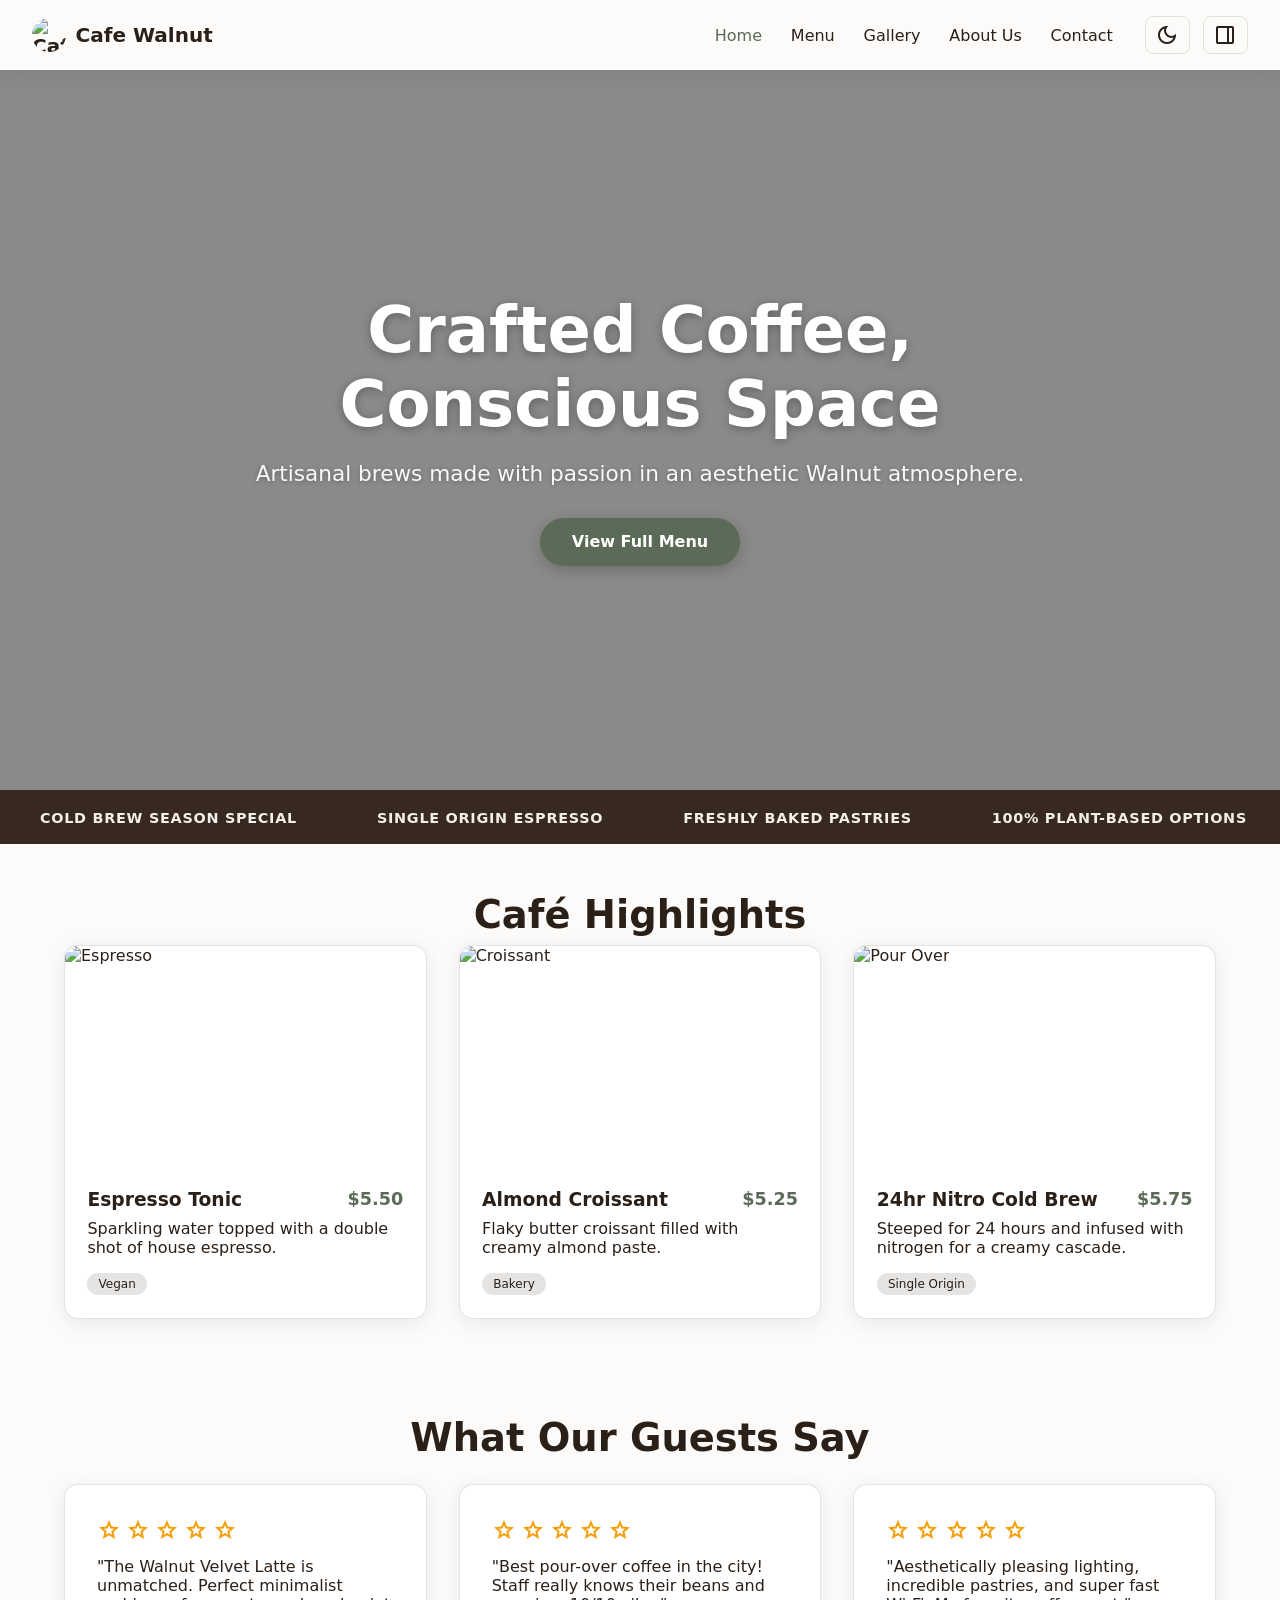
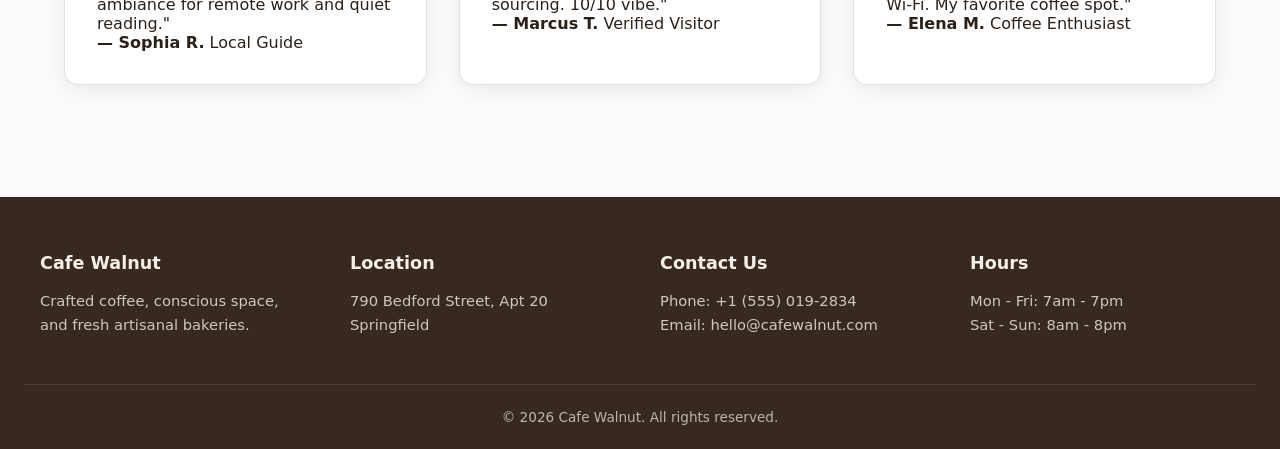
==== commit a67a3586: "fixed home page highlights and menu card inconsistencies" ====
--- a/index.html
+++ b/index.html
@@ -92,7 +92,7 @@
           <div class="card-body">
             <div class="card-header">
               <h3>Almond Croissant</h3>
-              <span class="price">$4.25</span>
+              <span class="price">$5.25</span>
             </div>
             <p>Flaky butter croissant filled with creamy almond paste.</p>
             <div class="tags"><span class="tag">Bakery</span></div>
@@ -105,10 +105,10 @@
           </div>
           <div class="card-body">
             <div class="card-header">
-              <h3>Ethiopian Pour Over</h3>
-              <span class="price">$6.00</span>
+              <h3>24hr Nitro Cold Brew</h3>
+              <span class="price">$5.75</span>
             </div>
-            <p>Bright, floral pour-over with notes of jasmine & blueberry.</p>
+            <p>Steeped for 24 hours and infused with nitrogen for a creamy cascade.</p>
             <div class="tags"><span class="tag">Single Origin</span></div>
           </div>
         </div>
